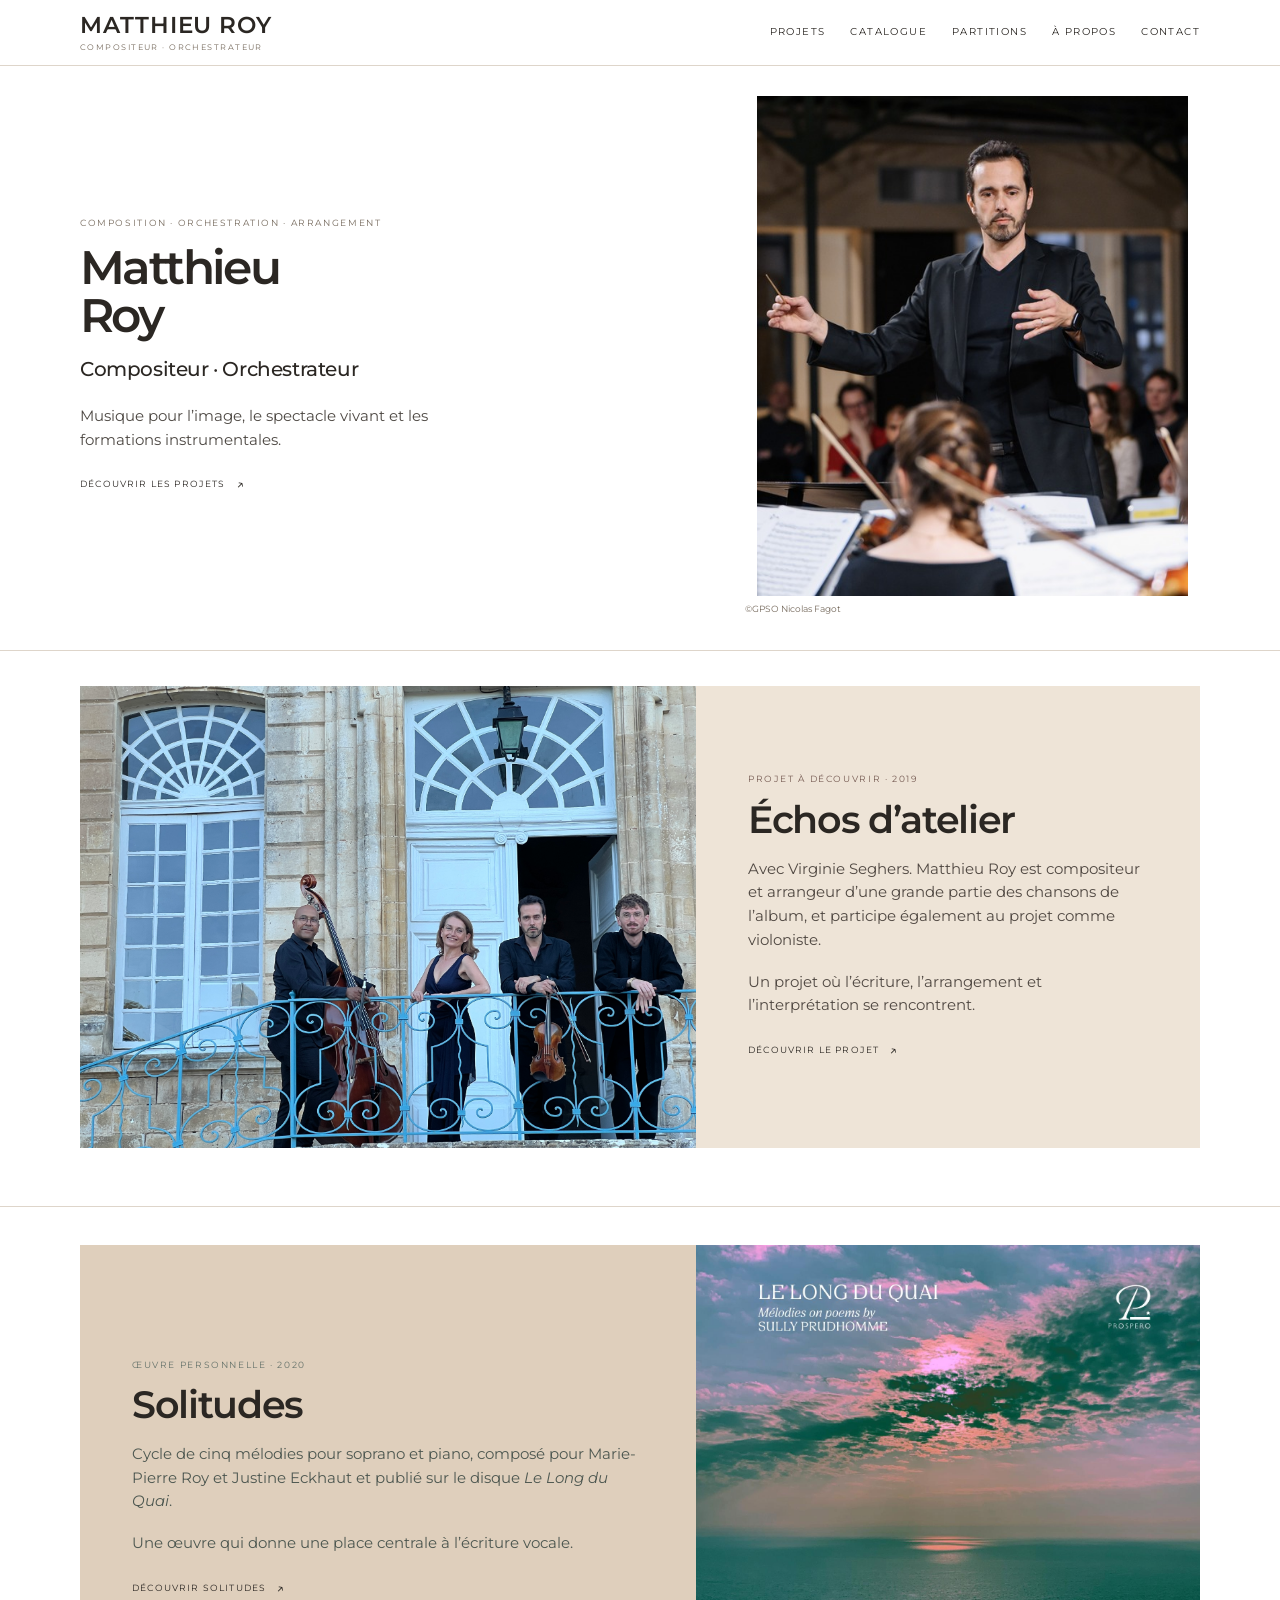
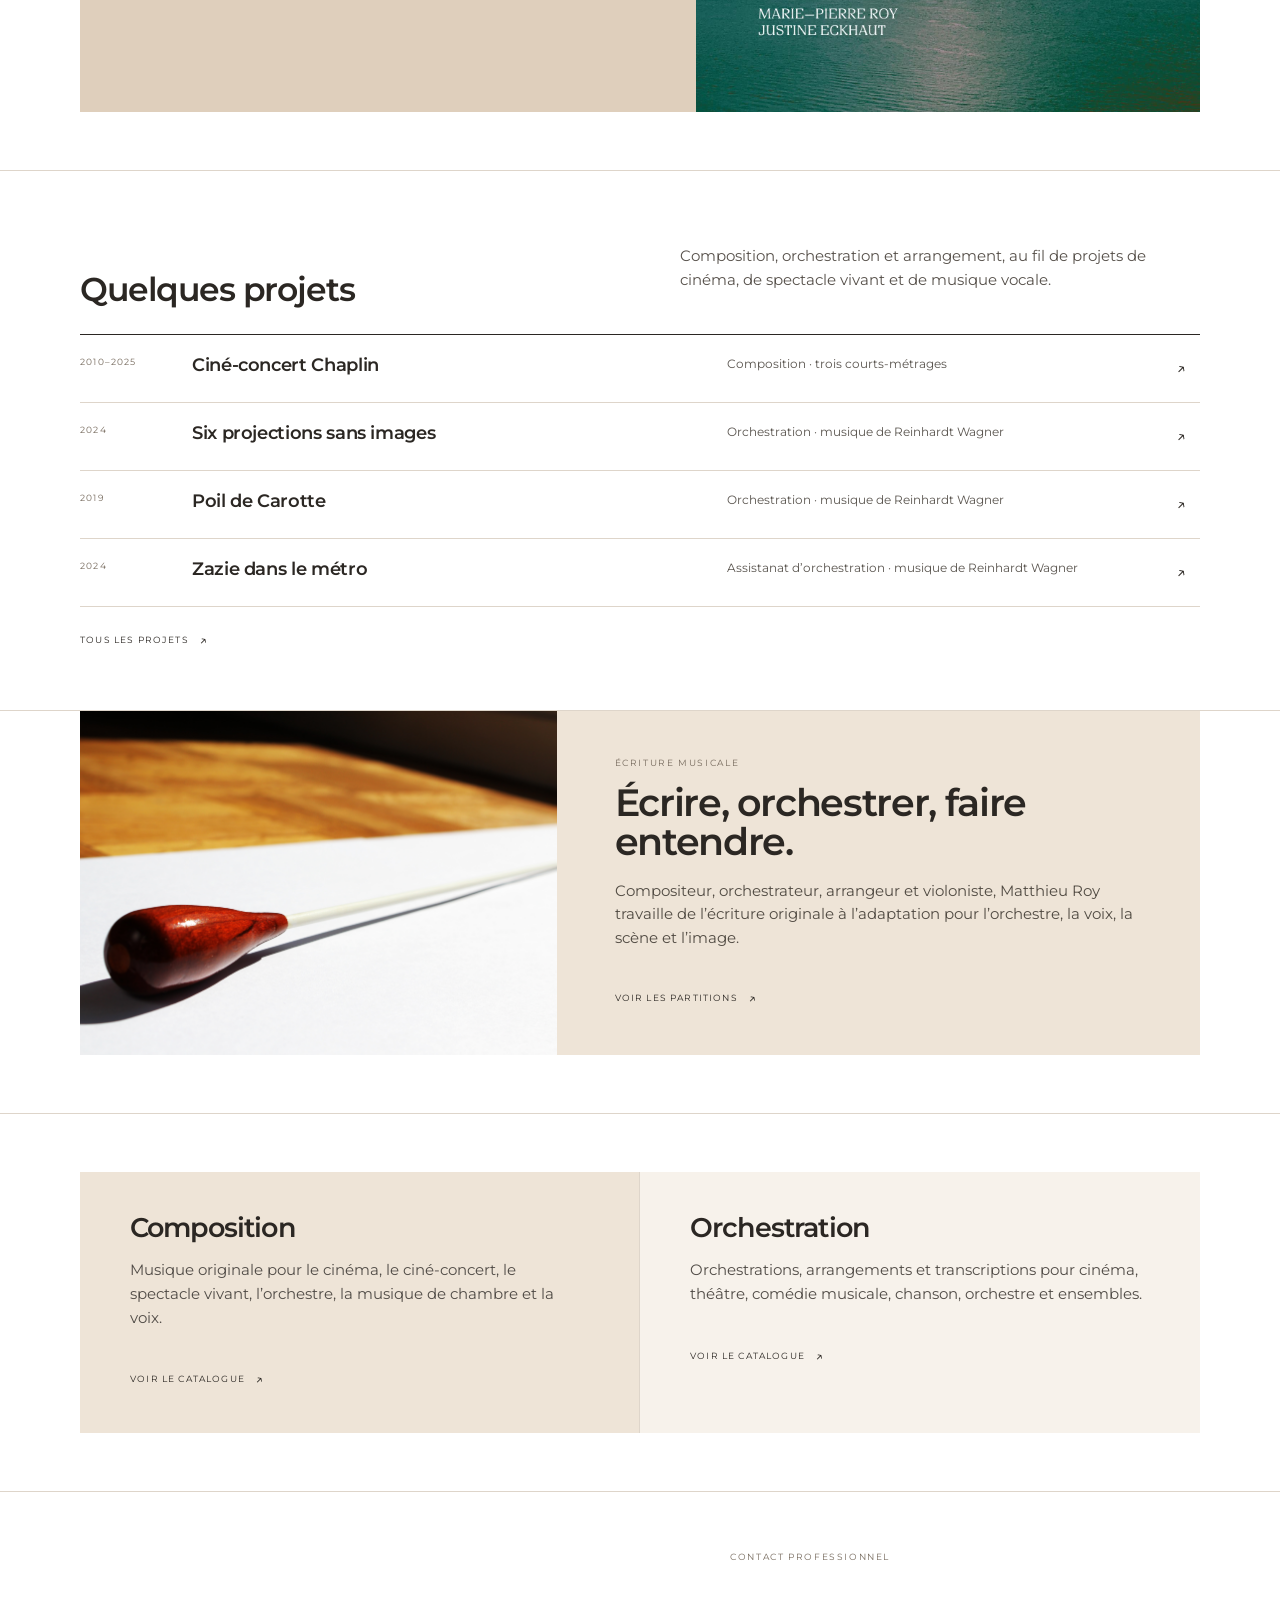
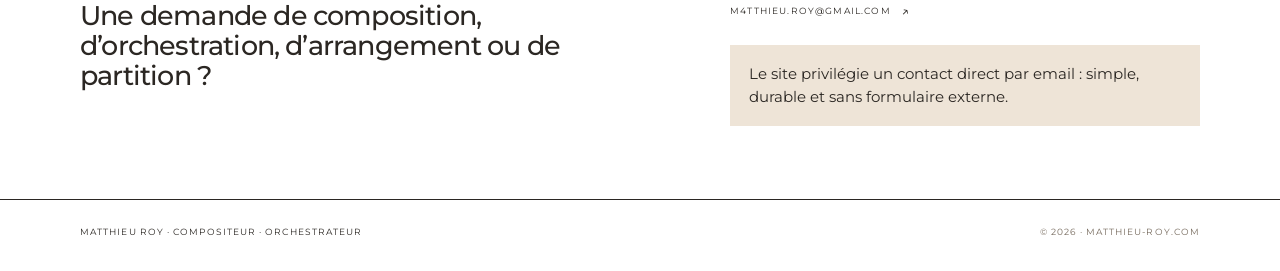
==== index.html @ 73cbf034 "Mise en ligne du site V18" ====
<!doctype html><html lang="fr"><head><meta charset="utf-8"><meta name="viewport" content="width=device-width, initial-scale=1"><title>Accueil — Matthieu Roy</title><meta name="description" content="Matthieu Roy — compositeur, orchestrateur, arrangeur et violoniste."><link rel="icon" href="favicon.png"><link rel="stylesheet" href="style.css"><style>.nav-open .nav{display:flex;position:absolute;left:0;right:0;top:66px;background:var(--paper);padding:20px;flex-direction:column;align-items:flex-start;border-bottom:1px solid var(--line)}@media(min-width:901px){.menu-btn{display:none!important}}</style></head><body><header class="site-header"><div class="header-inner"><a class="brand" href="index.html"><strong>MATTHIEU ROY</strong><span>Compositeur · Orchestrateur</span></a><nav class="nav"><a href="projets.html">Projets</a><a href="catalogue.html">Catalogue</a><a href="partitions.html">Partitions</a><a href="a-propos.html">À propos</a><a href="contact.html">Contact</a></nav><button class="menu-btn" onclick="document.body.classList.toggle('nav-open')">Menu</button></div></header><main><section class="hero container"><div class="hero-copy"><div class="kicker">Composition · Orchestration · Arrangement</div><h1>Matthieu<br>Roy</h1><div class="hero-sub">Compositeur · Orchestrateur</div><p class="hero-note">Musique pour l’image, le spectacle vivant et les formations instrumentales.</p><a class="arrow-link" href="projets.html">Découvrir les projets</a></div><div class="hero-media"><img src="images/direction-accueil-v14.jpg" alt="Matthieu Roy dirigeant un orchestre"><div class="photo-credit">©GPSO Nicolas Fagot</div></div></section>
<section class="section" style="padding-top:35px"><div class="container"><div class="featured"><div class="featured-image"><img src="images/echo-6.jpg" alt="Échos d’atelier — Virginie Seghers et les musiciens"></div><div class="featured-copy"><div class="featured-label">Projet à découvrir · 2019</div><h2>Échos d’atelier</h2><p>Avec Virginie Seghers. Matthieu Roy est compositeur et arrangeur d’une grande partie des chansons de l’album, et participe également au projet comme violoniste.</p><p>Un projet où l’écriture, l’arrangement et l’interprétation se rencontrent.</p><a class="arrow-link" href="echos-datelier.html">Découvrir le projet</a></div></div></div></section>
<section class="section" style="padding-top:38px"><div class="container"><div class="featured secondary"><div class="featured-copy"><div class="featured-label">Œuvre personnelle · 2020</div><h2>Solitudes</h2><p>Cycle de cinq mélodies pour soprano et piano, composé pour Marie-Pierre Roy et Justine Eckhaut et publié sur le disque <em>Le Long du Quai</em>.</p><p>Une œuvre qui donne une place centrale à l’écriture vocale.</p><a class="arrow-link" href="solitudes.html">Découvrir Solitudes</a></div><div class="featured-image"><img src="images/le-long-du-quai.jpg" alt="Le Long du Quai — Marie-Pierre Roy et Justine Eckhaut"></div></div></div></section>
<section class="section"><div class="container"><div class="section-head"><h2 class="section-title">Quelques projets</h2><p class="section-intro">Composition, orchestration et arrangement, au fil de projets de cinéma, de spectacle vivant et de musique vocale.</p></div><div class="project-list"><a class="project-row" href="chaplin.html"><span class="project-year">2010–2025</span><span class="project-title">Ciné-concert Chaplin</span><span class="project-meta">Composition · trois courts-métrages</span><span class="project-arrow">↗</span></a><a class="project-row" href="six-projections.html"><span class="project-year">2024</span><span class="project-title">Six projections sans images</span><span class="project-meta">Orchestration · musique de Reinhardt Wagner</span><span class="project-arrow">↗</span></a><a class="project-row" href="poil-de-carotte.html"><span class="project-year">2019</span><span class="project-title">Poil de Carotte</span><span class="project-meta">Orchestration · musique de Reinhardt Wagner</span><span class="project-arrow">↗</span></a><a class="project-row" href="zazie.html"><span class="project-year">2024</span><span class="project-title">Zazie dans le métro</span><span class="project-meta">Assistanat d’orchestration · musique de Reinhardt Wagner</span><span class="project-arrow">↗</span></a></div><a class="arrow-link" href="projets.html">Tous les projets</a></div></section>
<section class="section" style="padding-top:0"><div class="container"><div class="home-writing"><div class="home-writing-image"><img src="images/baguette-partition.jpg" alt="Baguette de chef sur une partition"></div><div class="home-writing-copy"><div class="kicker">Écriture musicale</div><h2>Écrire, orchestrer, faire entendre.</h2><p>Compositeur, orchestrateur, arrangeur et violoniste, Matthieu Roy travaille de l’écriture originale à l’adaptation pour l’orchestre, la voix, la scène et l’image.</p><a class="arrow-link" href="partitions.html">Voir les partitions</a></div></div></div></section>
<section class="section"><div class="container split"><div class="split-card"><h3>Composition</h3><p>Musique originale pour le cinéma, le ciné-concert, le spectacle vivant, l’orchestre, la musique de chambre et la voix.</p><a class="arrow-link" href="catalogue.html#composition">Voir le catalogue</a></div><div class="split-card"><h3>Orchestration</h3><p>Orchestrations, arrangements et transcriptions pour cinéma, théâtre, comédie musicale, chanson, orchestre et ensembles.</p><a class="arrow-link" href="catalogue.html#orchestration">Voir le catalogue</a></div></div></section>
<section class="section"><div class="container"><div class="contact-grid" style="padding:0"><div class="contact-big">Une demande de composition, d’orchestration, d’arrangement ou de partition&nbsp;?</div><div><div class="kicker">Contact professionnel</div><a class="arrow-link" href="mailto:m4tthieu.roy@gmail.com">m4tthieu.roy@gmail.com</a><p class="notice">Le site privilégie un contact direct par email : simple, durable et sans formulaire externe.</p></div></div></div></section></main><footer><div class="container footer-inner"><span>MATTHIEU ROY · COMPOSITEUR · ORCHESTRATEUR</span><span>© 2026 · matthieu-roy.com</span></div></footer></body></html>
---- style.css ----
@import url('https://fonts.googleapis.com/css2?family=Libre+Baskerville:wght@400;700&family=Montserrat:wght@400;500;600;700&display=swap');
:root{
  --paper:#ffffff; --paper2:#fbf8f3; --ink:#2b2723; --muted:#766a5d; --line:#ded5ca;
  --accent:#9a7655; --accent-dark:#6f523b; --sepia:#eee4d7; --sepia-dark:#dfcfbc;
  --serif:'Libre Baskerville',Georgia,'Times New Roman',serif;
  --sans:'Montserrat',Arial,sans-serif;
  --max:1180px;
}
*{box-sizing:border-box}html{scroll-behavior:smooth}body{margin:0;background:var(--paper);color:var(--ink);font-family:var(--sans);font-size:15px;line-height:1.58}a{color:inherit;text-decoration:none}img{display:block;max-width:100%}
.site-header{position:sticky;top:0;z-index:20;background:rgba(255,255,255,.96);backdrop-filter:blur(12px);border-bottom:1px solid var(--line)}
.header-inner{max-width:var(--max);margin:auto;padding:14px 30px;display:flex;justify-content:space-between;align-items:center;gap:30px}.brand{display:flex;flex-direction:column;line-height:1}.brand strong{font-family:var(--sans);font-size:23px;font-weight:600;letter-spacing:.04em;text-transform:uppercase}.brand span{font-size:8px;text-transform:uppercase;letter-spacing:.18em;color:var(--muted);margin-top:6px}.nav{display:flex;gap:25px;align-items:center;font-size:10px;text-transform:uppercase;letter-spacing:.14em}.nav a{padding:4px 0;border-bottom:1px solid transparent}.nav a:hover,.nav a.active{border-color:var(--accent)}.menu-btn{display:none;background:none;border:0;font:inherit;text-transform:uppercase;letter-spacing:.12em}
.container{max-width:var(--max);margin:auto;padding:0 30px}.kicker{font-size:9px;letter-spacing:.18em;text-transform:uppercase;color:var(--muted);margin-bottom:13px}h1,h2,h3{font-family:var(--sans);font-weight:600;line-height:1.02;margin:0;letter-spacing:-.035em}
.hero{max-width:var(--max);min-height:0;display:grid;grid-template-columns:.82fr 1.18fr;gap:52px;align-items:center;padding-top:30px;padding-bottom:34px}.hero-copy{padding:15px 0}.hero h1{font-size:clamp(40px,3.7vw,51px);font-weight:600;letter-spacing:-.055em}.hero-sub{font-family:var(--sans);font-size:20px;font-weight:500;letter-spacing:-.02em;margin-top:15px}.hero-note{max-width:430px;margin:18px 0 0;color:#4e4944}.hero-media{width:min(100%,455px);justify-self:end;overflow:hidden}.hero-media img{width:100%;height:auto;object-fit:contain}.photo-credit{font-size:9px;color:var(--muted);margin-top:6px}.arrow-link{display:inline-flex;align-items:center;gap:10px;text-transform:uppercase;letter-spacing:.13em;font-size:9px;margin-top:22px;border-bottom:1px solid transparent}.arrow-link:after{content:'↗';font-size:14px;transition:transform .2s}.arrow-link:hover{border-color:var(--accent)}.arrow-link:hover:after{transform:translate(3px,-3px)}
.section{padding:58px 0;border-top:1px solid var(--line)}.section-head{display:flex;justify-content:space-between;align-items:end;gap:35px;margin-bottom:28px}.section-title{font-size:clamp(27px,2.6vw,36px)}.section-intro{max-width:520px;color:#57514b}
.featured{display:grid;grid-template-columns:1.1fr .9fr;min-height:390px;background:var(--sepia);color:var(--ink)}.featured-image{overflow:hidden}.featured-image img{width:100%;height:100%;object-fit:cover}.featured-copy{padding:48px 52px;display:flex;flex-direction:column;justify-content:center}.featured-label{font-size:9px;text-transform:uppercase;letter-spacing:.18em;color:#765b53;margin-bottom:13px}.featured-copy h2{font-size:clamp(29px,3vw,40px)}.featured-copy p{max-width:520px;color:#514943;margin:18px 0 0}.featured-copy .arrow-link{color:var(--ink)}.featured.secondary{background:var(--sepia-dark)}.featured.secondary .featured-label{color:#66736b}.featured.secondary p{color:#4e5851}
.project-list{border-top:1px solid var(--ink)}.project-row{display:grid;grid-template-columns:90px 1.2fr 1fr 24px;gap:22px;padding:20px 0;border-bottom:1px solid var(--line);align-items:start;transition:padding .2s,background .2s}.project-row:hover{padding-left:8px;background:linear-gradient(90deg,var(--sepia),transparent)}.project-year{font-size:9px;letter-spacing:.13em;color:var(--muted)}.project-title{font-family:var(--sans);font-size:18px;font-weight:600;line-height:1.15;letter-spacing:-.02em}.project-meta{color:#5a554f;font-size:12px}.project-arrow{font-size:17px}
.home-writing{display:grid;grid-template-columns:1fr 1.35fr;min-height:310px;background:var(--sepia)}.home-writing-image{min-height:330px;overflow:hidden}.home-writing-image img{width:100%;height:100%;object-fit:cover}.home-writing-copy{padding:45px 58px}.home-writing-copy h2{font-size:clamp(29px,3vw,40px)}.home-writing-copy p{max-width:590px;color:#514b43;margin-top:17px}
.split{display:grid;grid-template-columns:1fr 1fr}.split-card{padding:42px 50px;background:white;border-right:1px solid var(--line)}.split-card:first-child{padding-left:50px;background:var(--sepia)}.split-card:last-child{padding-left:50px}.split-card:last-child{border-right:0;background:#f7f2eb}.split-card h3{font-size:27px}.split-card p{max-width:540px;color:#514c47;margin:17px 0}
/* Light, image-led page headers: no more dark title bands. */
.page-hero{padding:48px 0 46px;background:var(--paper);border-bottom:1px solid var(--line)}.page-hero-inner{display:grid;grid-template-columns:.9fr 1.1fr;gap:48px;align-items:center}.page-hero h1{font-size:clamp(38px,4.2vw,54px);font-weight:600}.page-hero p{max-width:690px;font-family:var(--serif);font-size:17px;line-height:1.18;margin:18px 0 0;color:#514b45}.page-hero-image{width:100%;overflow:hidden}.page-hero-image img{width:100%;height:auto;display:block;object-fit:contain}.page-hero-image .photo-credit{margin-left:3px}
.detail{padding:62px 0 85px}.detail-top{display:grid;grid-template-columns:.78fr 1.22fr;gap:58px;align-items:start}.detail h1{font-size:clamp(34px,3.8vw,48px)}.detail-lead{font-family:var(--sans);font-size:18px;line-height:1.2;margin-top:20px}.detail-media{margin:0;max-height:620px;overflow:hidden}.detail-media img{width:100%;max-height:620px;object-fit:contain;background:#eee9e2}.detail-body{display:grid;grid-template-columns:1fr 1fr;gap:60px;border-top:1px solid var(--line);padding-top:32px;margin-top:40px}.detail-body h2{font-size:26px;margin-bottom:13px}.meta-table{border-top:1px solid var(--line)}.meta-table div{display:flex;justify-content:space-between;gap:20px;padding:10px 0;border-bottom:1px solid var(--line);font-size:12px}.meta-table span:first-child{color:var(--muted)}.video-link{display:inline-block;border-bottom:1px solid var(--accent);padding-bottom:3px;margin-top:13px}.source-link{border-bottom:1px solid var(--line)}
.detail-gallery{display:grid;grid-template-columns:repeat(3,1fr);gap:7px;margin:40px 0}.detail-gallery img{width:100%;height:300px;object-fit:contain;background:#eee9e2;padding:3px}.purchase-box{margin-top:25px;padding:20px 22px;background:var(--sepia)}.purchase-link{font-size:10px;text-transform:uppercase;letter-spacing:.13em;border-bottom:1px solid var(--ink)}
.catalog-intro{display:grid;grid-template-columns:1.2fr .8fr;gap:28px;margin-bottom:42px}.intro-note{padding:24px 27px;background:var(--sepia)}.catalog-section{padding:38px 0;border-bottom:1px solid var(--line)}.catalog-section h2{font-size:30px;margin-bottom:20px}.catalog-table{width:100%;border-collapse:collapse}.catalog-table tr{border-top:1px solid var(--line)}.catalog-table td{padding:11px 0;vertical-align:top}.catalog-table td:first-child{font-family:var(--sans);font-size:17px;font-weight:600;letter-spacing:-.02em;width:42%}.catalog-table td:nth-child(2){color:#55504a;width:40%}.catalog-table td:last-child{text-align:right;color:var(--muted);font-size:11px}.catalog-visual{display:grid;grid-template-columns:1.15fr .85fr;gap:0;margin-bottom:42px;background:var(--sepia)}.catalog-visual-image{min-height:300px}.catalog-visual-image img{width:100%;height:100%;object-fit:cover}.catalog-visual-copy{padding:38px 42px}.catalog-visual-copy h2{font-size:38px}.catalog-visual-copy p{max-width:600px;color:#4f5557}
.partition-intro{display:grid;grid-template-columns:1.15fr .85fr;gap:28px;margin-bottom:48px}.partition-intro-copy{padding:34px;background:var(--sepia)}.partition-intro-copy h2{font-size:35px}.partition-intro-copy p{max-width:650px}.partition-intro-note{padding:34px;background:#f7f2eb}.partition-section-title{font-family:var(--sans);font-size:25px;font-weight:600;margin:50px 0 18px}.partition-showcase{display:grid;grid-template-columns:repeat(3,1fr);gap:22px}.partition-card{padding:12px;background:white;border-top:2px solid var(--ink)}.partition-cover{aspect-ratio:2/2.83;background:#eee;overflow:hidden;margin-bottom:13px}.partition-cover img{width:100%;height:100%;object-fit:cover}.partition-card h3{font-size:18px}.partition-card p{font-size:11px;color:var(--muted);margin:5px 0 0}.document-actions{display:flex;gap:14px;flex-wrap:wrap;margin-top:12px}.document-link{font-size:9px;text-transform:uppercase;letter-spacing:.12em;border-bottom:1px solid currentColor;padding-bottom:3px}
.about-grid{display:grid;grid-template-columns:.75fr 1.25fr;gap:60px}.about-portrait{max-width:520px}.about-copy h2{font-size:35px}.about-copy p{font-size:16px;max-width:720px}.timeline{margin-top:42px;border-top:1px solid var(--ink)}.timeline-row{display:grid;grid-template-columns:105px 1fr;gap:22px;padding:15px 0;border-bottom:1px solid var(--line)}.timeline-row strong{font-size:10px;letter-spacing:.1em}
.contact-grid{display:grid;grid-template-columns:1fr 1fr;gap:60px;padding:55px 0 85px}.contact-big{font-family:var(--sans);font-size:clamp(21px,2.1vw,30px);font-weight:500;letter-spacing:-.03em;line-height:1.12}.contact-list{border-top:1px solid var(--ink)}.contact-item{padding:15px 0;border-bottom:1px solid var(--line)}.contact-item span{display:block;color:var(--muted);font-size:9px;text-transform:uppercase;letter-spacing:.14em;margin-bottom:3px}.contact-item a{font-family:var(--serif);font-size:21px}.notice{padding:17px 19px;background:var(--sepia);margin-top:22px}
footer{border-top:1px solid var(--ink);padding:25px 0 32px}.footer-inner{display:flex;justify-content:space-between;gap:30px;font-size:9px;text-transform:uppercase;letter-spacing:.12em}.footer-inner span:last-child{color:var(--muted)}
@media(max-width:900px){.header-inner{padding:13px 20px}.nav{display:none}.menu-btn{display:block}.container{padding:0 20px}.hero{grid-template-columns:1fr;min-height:0;gap:22px;padding-top:25px}.hero-copy{order:2;padding:8px 0 32px}.hero-media{order:1;width:min(100%,430px);height:auto;max-height:none}.hero h1{font-size:15vw}.featured,.split,.home-writing,.detail-top,.detail-body,.about-grid,.contact-grid,.partition-intro,.catalog-intro,.catalog-visual,.page-hero-inner{grid-template-columns:1fr}.featured-copy{padding:40px 28px}.home-writing-copy{padding:40px 28px}.home-writing-image{min-height:280px}.project-row{grid-template-columns:60px 1fr 20px;gap:12px}.project-meta{grid-column:2;grid-row:2}.page-hero{padding:45px 0 38px}.page-hero-image{height:auto}.detail{padding:45px 0 65px}.detail-top{gap:28px}.detail-body{gap:35px}.partition-showcase{grid-template-columns:repeat(2,1fr)}.detail-gallery{grid-template-columns:1fr}.detail-gallery img{height:300px}.catalog-visual-copy{padding:34px 28px}}
@media(max-width:520px){.brand strong{font-size:19px}.brand span{font-size:8px}.hero-media{height:auto!important}.section{padding:55px 0}.project-title{font-size:21px}.partition-showcase{grid-template-columns:1fr}.catalog-table td:first-child{font-size:17px}.footer-inner{display:block}.footer-inner span{display:block;margin-bottom:7px}.page-hero-image{height:auto}}

/* V8: restrained width and uncropped photography on large screens */
.page-hero .container,.section .container{max-width:var(--max)}
.catalog-section{max-width:980px}
.catalog-section + .catalog-section{margin-left:0}
.partition-card{min-width:0}
.partition-card .partition-cover{background:#f5f1eb}
.partition-pair{display:grid;grid-template-columns:1fr 1fr;gap:10px;align-items:stretch;margin-bottom:13px}
.partition-pair .partition-cover{margin:0;aspect-ratio:2/2.83}
.partition-pair .partition-cover img{object-fit:contain;background:#f5f1eb}
.partition-card .partition-pair img{width:100%;height:100%;object-fit:contain}
.page-hero-image img{object-fit:contain;background:#fff}
.detail-media img{object-fit:contain}
.project-photo-grid img{object-fit:contain!important;height:auto!important;background:#f5f1eb}
.photo-credit{font-family:var(--sans)}
@media(min-width:901px){.hero-media{max-width:590px}.hero-media img{max-height:500px}.catalog-section{max-width:980px}.catalog-section .catalog-table{table-layout:fixed}.catalog-section .catalog-table td:first-child{width:42%}.catalog-section .catalog-table td:nth-child(2){width:40%}.catalog-section .catalog-table td:last-child{width:18%}}

/* V9 refinements */
@media(max-width:900px){.hero{grid-template-columns:1fr;gap:34px;padding-top:34px;padding-bottom:42px}.hero-media{width:min(100%,430px);justify-self:start}.page-hero-inner{grid-template-columns:1fr;gap:28px}.page-hero-image{max-width:720px}}

/* V10 refinements */
.hero-media img{object-fit:contain}
.hero .photo-credit{margin-top:6px}
.page-hero h1,.detail h1,.section-title,.catalog-section h2,.partition-section-title,.partition-card h3,.split-card h3{font-family:var(--sans)}
.project-title,.catalog-table td:first-child{font-family:var(--sans)}

@media(min-width:901px){.hero{padding-top:30px;padding-bottom:34px}.hero-copy{padding:5px 0}.hero h1{font-size:clamp(40px,3.7vw,51px)}.hero-media{max-width:455px}.partition-showcase{grid-template-columns:repeat(3,1fr);gap:22px}}
@media(max-width:900px){.partition-showcase{grid-template-columns:repeat(2,1fr)}.hero-media{height:auto!important}}
@media(max-width:520px){.partition-showcase{grid-template-columns:1fr}.project-title{font-size:19px}.catalog-table td:first-child{font-size:16px}}
/* V11 — gallery crops and documentary source panel */
.echos-gallery img{height:300px!important;object-fit:cover!important;padding:0!important;background:#111!important;object-position:center center}
.echos-gallery > div:first-child img{object-position:center 62%}
.echos-gallery > div:nth-child(2) img{object-position:center 68%}
.project-source-card{margin:0;align-self:start}
.project-source-card p{margin:8px 0 10px}

.contact-photo-wrap{max-width:520px}.contact-photo{display:block;width:100%;aspect-ratio:531/616;object-fit:cover}.contact-photo-wrap .photo-credit{margin-top:8px}

/* V13 refinements */
.page-hero p{font-family:var(--sans);font-size:14px;line-height:1.45;font-weight:400;letter-spacing:-.01em}
.contact-big{font-family:var(--sans)}
.contact-photo{width:100%;max-width:520px}
.contact-photo img{width:100%;height:320px;object-fit:cover;object-position:center}
.contact-list{align-self:center}
.contact-item{transition:padding .2s,background .2s}
.contact-item:hover{padding-left:8px;background:linear-gradient(90deg,var(--sepia),transparent)}
.contact-item a{font-family:var(--sans);font-size:15px;font-weight:500;letter-spacing:-.015em}
.project-source-card{align-self:start;min-height:100px}
.solitudes-score{max-width:760px;margin:40px auto 0}
.solitudes-score .big{max-width:620px;margin:0 auto}
.solitudes-score img{max-height:820px}
@media(max-width:900px){
  .contact-photo{max-width:none}
  .contact-photo img{height:auto;max-height:380px;object-fit:contain}
  .solitudes-score{max-width:none}
}

/* V14 refinements */
.contact-grid{grid-template-columns:1.12fr .88fr;gap:52px;align-items:center}
.contact-photo{display:flex;flex-direction:column;justify-content:center}
.contact-photo img{width:100%;height:auto;aspect-ratio:3/2;object-fit:cover;object-position:center}
.contact-list{width:100%}
.detail-lead{font-family:var(--sans);font-size:18px;font-weight:400;line-height:1.42;letter-spacing:-.01em}
@media(min-width:901px){.hero-media{max-width:455px}.hero-media img{max-height:500px}.contact-photo img{max-height:360px}}
@media(max-width:900px){.split-card:first-child,.split-card:last-child{padding-left:28px}.contact-grid{grid-template-columns:1fr;gap:35px}.contact-photo img{aspect-ratio:3/2;height:auto;max-height:none;object-fit:cover}.detail-lead{font-size:17px}}

/* V18 — reduce the space between the contact intro rule and the photo/contact details */
.contact-grid{padding-top:20px}
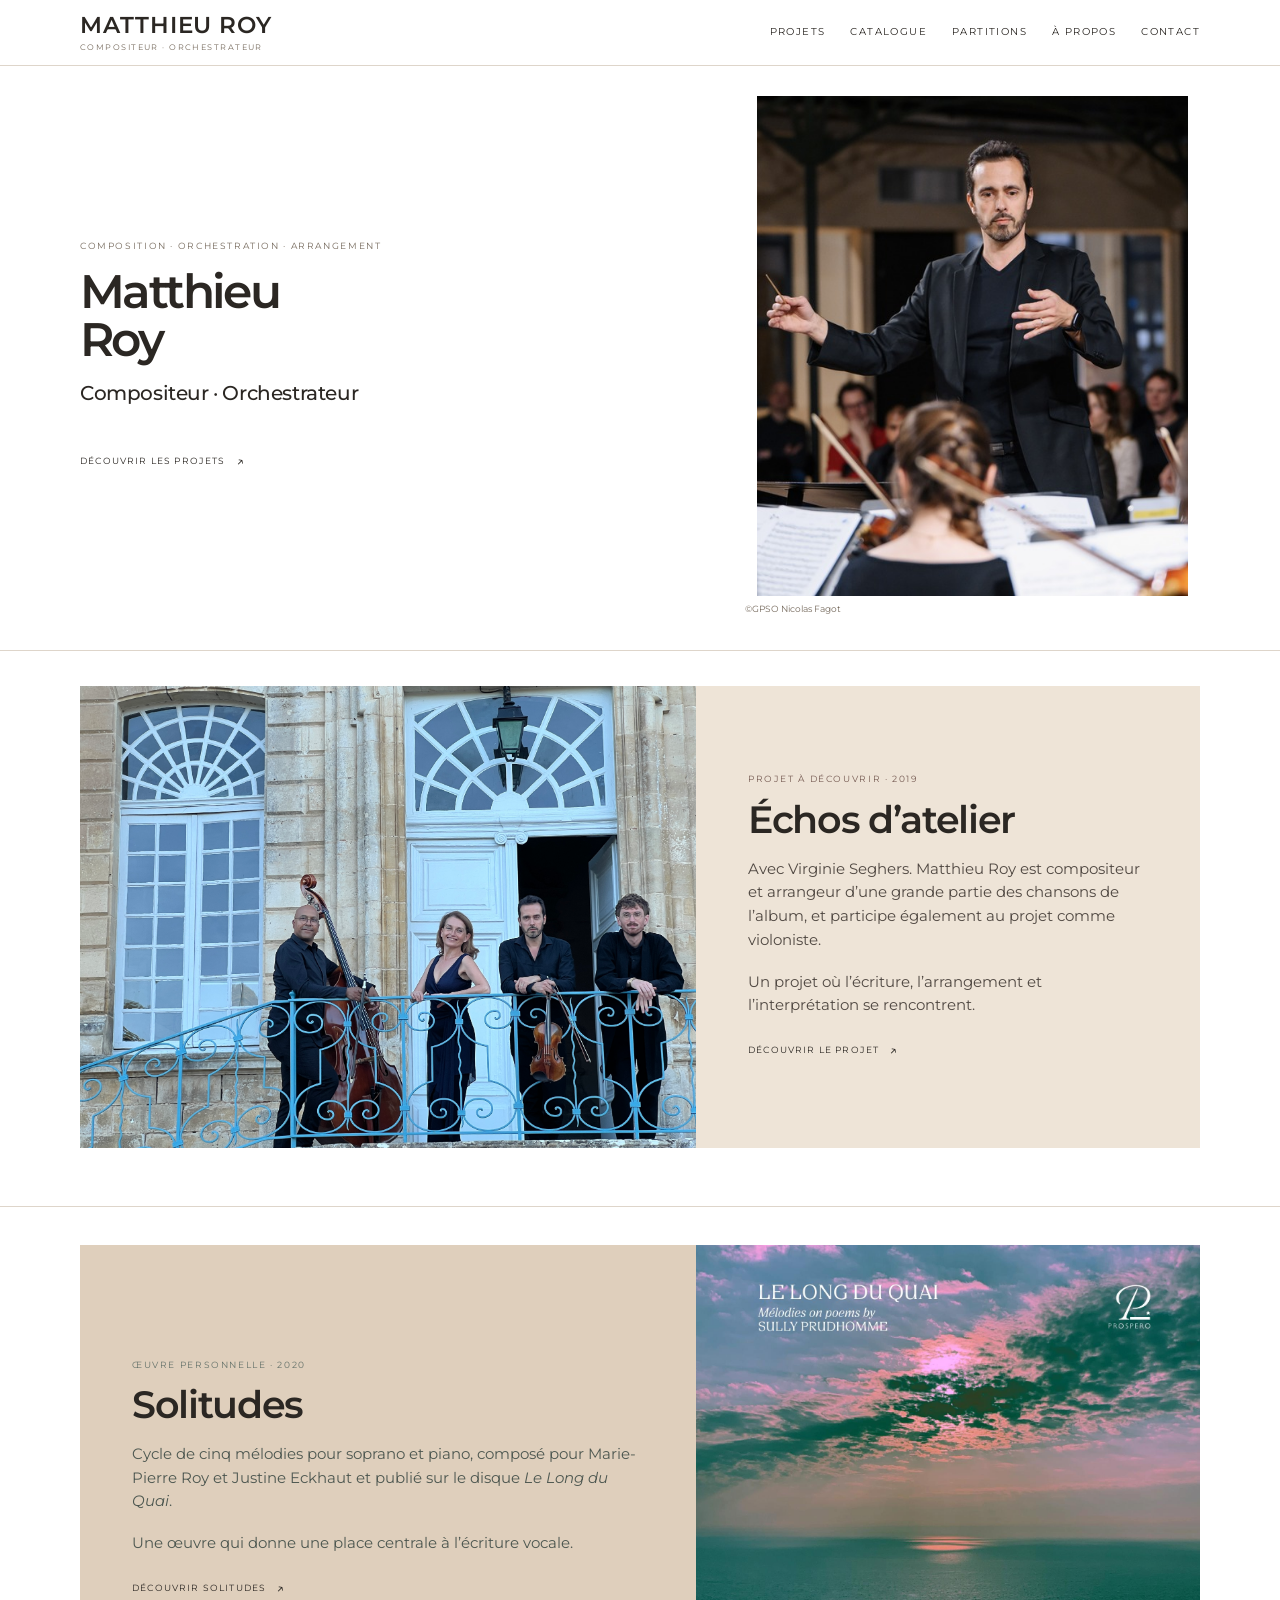
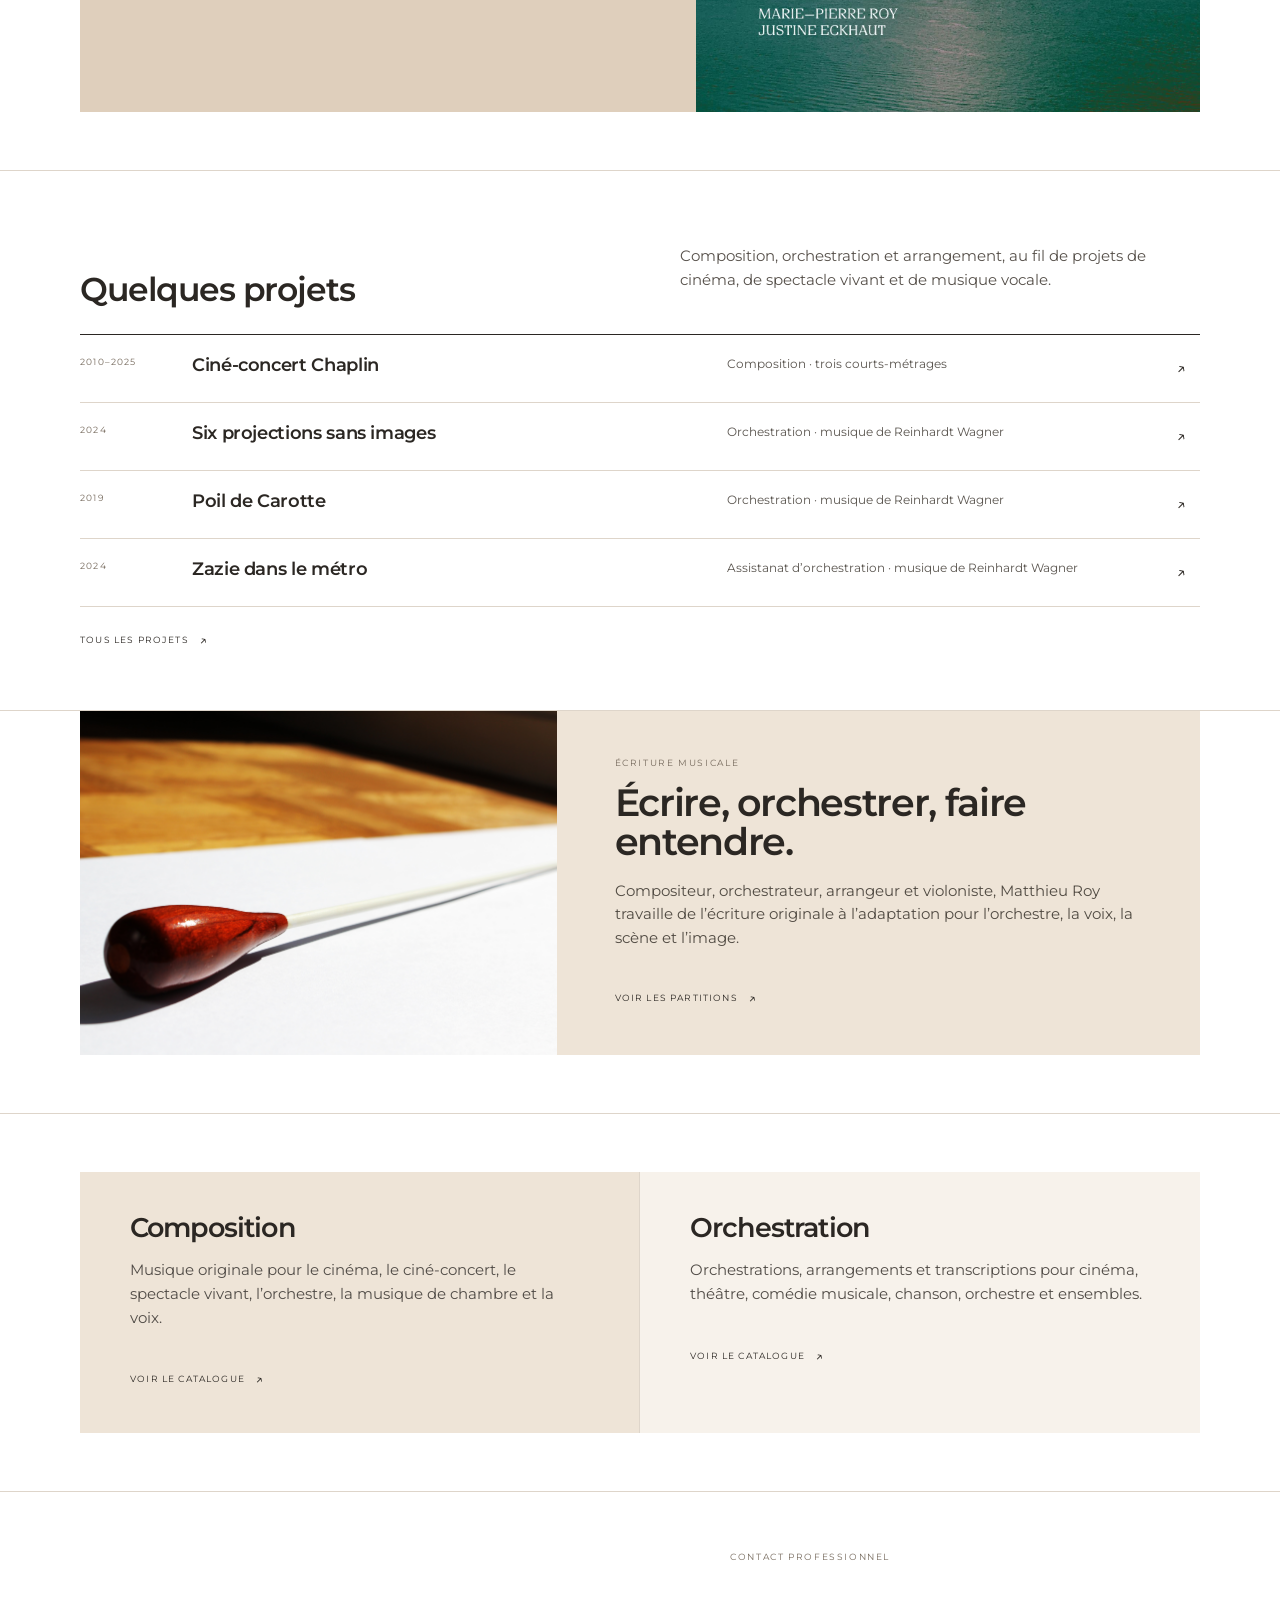
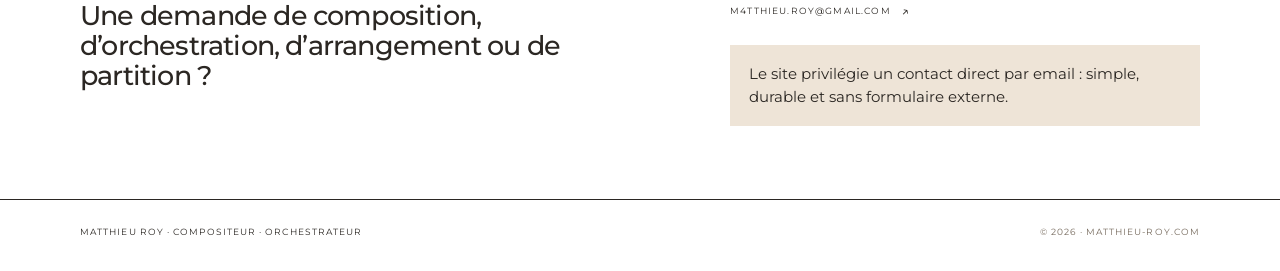
==== commit d8c00a47: "Update index.html" ====
--- a/index.html
+++ b/index.html
@@ -1,4 +1,4 @@
-<!doctype html><html lang="fr"><head><meta charset="utf-8"><meta name="viewport" content="width=device-width, initial-scale=1"><title>Accueil — Matthieu Roy</title><meta name="description" content="Matthieu Roy — compositeur, orchestrateur, arrangeur et violoniste."><link rel="icon" href="favicon.png"><link rel="stylesheet" href="style.css"><style>.nav-open .nav{display:flex;position:absolute;left:0;right:0;top:66px;background:var(--paper);padding:20px;flex-direction:column;align-items:flex-start;border-bottom:1px solid var(--line)}@media(min-width:901px){.menu-btn{display:none!important}}</style></head><body><header class="site-header"><div class="header-inner"><a class="brand" href="index.html"><strong>MATTHIEU ROY</strong><span>Compositeur · Orchestrateur</span></a><nav class="nav"><a href="projets.html">Projets</a><a href="catalogue.html">Catalogue</a><a href="partitions.html">Partitions</a><a href="a-propos.html">À propos</a><a href="contact.html">Contact</a></nav><button class="menu-btn" onclick="document.body.classList.toggle('nav-open')">Menu</button></div></header><main><section class="hero container"><div class="hero-copy"><div class="kicker">Composition · Orchestration · Arrangement</div><h1>Matthieu<br>Roy</h1><div class="hero-sub">Compositeur · Orchestrateur</div><p class="hero-note">Musique pour l’image, le spectacle vivant et les formations instrumentales.</p><a class="arrow-link" href="projets.html">Découvrir les projets</a></div><div class="hero-media"><img src="images/direction-accueil-v14.jpg" alt="Matthieu Roy dirigeant un orchestre"><div class="photo-credit">©GPSO Nicolas Fagot</div></div></section>
+<!doctype html><html lang="fr"><head><meta charset="utf-8"><meta name="viewport" content="width=device-width, initial-scale=1"><title>Accueil — Matthieu Roy</title><meta name="description" content="Matthieu Roy — compositeur, orchestrateur, arrangeur et violoniste."><link rel="icon" href="favicon.png"><link rel="stylesheet" href="style.css"><style>.nav-open .nav{display:flex;position:absolute;left:0;right:0;top:66px;background:var(--paper);padding:20px;flex-direction:column;align-items:flex-start;border-bottom:1px solid var(--line)}@media(min-width:901px){.menu-btn{display:none!important}}</style></head><body><header class="site-header"><div class="header-inner"><a class="brand" href="index.html"><strong>MATTHIEU ROY</strong><span>Compositeur · Orchestrateur</span></a><nav class="nav"><a href="projets.html">Projets</a><a href="catalogue.html">Catalogue</a><a href="partitions.html">Partitions</a><a href="a-propos.html">À propos</a><a href="contact.html">Contact</a></nav><button class="menu-btn" onclick="document.body.classList.toggle('nav-open')">Menu</button></div></header><main><section class="hero container"><div class="hero-copy"><div class="kicker">Composition · Orchestration · Arrangement</div><h1>Matthieu<br>Roy</h1><div class="hero-sub">Compositeur · Orchestrateur</div><p class="hero-note">   </p><a class="arrow-link" href="projets.html">Découvrir les projets</a></div><div class="hero-media"><img src="images/direction-accueil-v14.jpg" alt="Matthieu Roy dirigeant un orchestre"><div class="photo-credit">©GPSO Nicolas Fagot</div></div></section>
 <section class="section" style="padding-top:35px"><div class="container"><div class="featured"><div class="featured-image"><img src="images/echo-6.jpg" alt="Échos d’atelier — Virginie Seghers et les musiciens"></div><div class="featured-copy"><div class="featured-label">Projet à découvrir · 2019</div><h2>Échos d’atelier</h2><p>Avec Virginie Seghers. Matthieu Roy est compositeur et arrangeur d’une grande partie des chansons de l’album, et participe également au projet comme violoniste.</p><p>Un projet où l’écriture, l’arrangement et l’interprétation se rencontrent.</p><a class="arrow-link" href="echos-datelier.html">Découvrir le projet</a></div></div></div></section>
 <section class="section" style="padding-top:38px"><div class="container"><div class="featured secondary"><div class="featured-copy"><div class="featured-label">Œuvre personnelle · 2020</div><h2>Solitudes</h2><p>Cycle de cinq mélodies pour soprano et piano, composé pour Marie-Pierre Roy et Justine Eckhaut et publié sur le disque <em>Le Long du Quai</em>.</p><p>Une œuvre qui donne une place centrale à l’écriture vocale.</p><a class="arrow-link" href="solitudes.html">Découvrir Solitudes</a></div><div class="featured-image"><img src="images/le-long-du-quai.jpg" alt="Le Long du Quai — Marie-Pierre Roy et Justine Eckhaut"></div></div></div></section>
 <section class="section"><div class="container"><div class="section-head"><h2 class="section-title">Quelques projets</h2><p class="section-intro">Composition, orchestration et arrangement, au fil de projets de cinéma, de spectacle vivant et de musique vocale.</p></div><div class="project-list"><a class="project-row" href="chaplin.html"><span class="project-year">2010–2025</span><span class="project-title">Ciné-concert Chaplin</span><span class="project-meta">Composition · trois courts-métrages</span><span class="project-arrow">↗</span></a><a class="project-row" href="six-projections.html"><span class="project-year">2024</span><span class="project-title">Six projections sans images</span><span class="project-meta">Orchestration · musique de Reinhardt Wagner</span><span class="project-arrow">↗</span></a><a class="project-row" href="poil-de-carotte.html"><span class="project-year">2019</span><span class="project-title">Poil de Carotte</span><span class="project-meta">Orchestration · musique de Reinhardt Wagner</span><span class="project-arrow">↗</span></a><a class="project-row" href="zazie.html"><span class="project-year">2024</span><span class="project-title">Zazie dans le métro</span><span class="project-meta">Assistanat d’orchestration · musique de Reinhardt Wagner</span><span class="project-arrow">↗</span></a></div><a class="arrow-link" href="projets.html">Tous les projets</a></div></section>
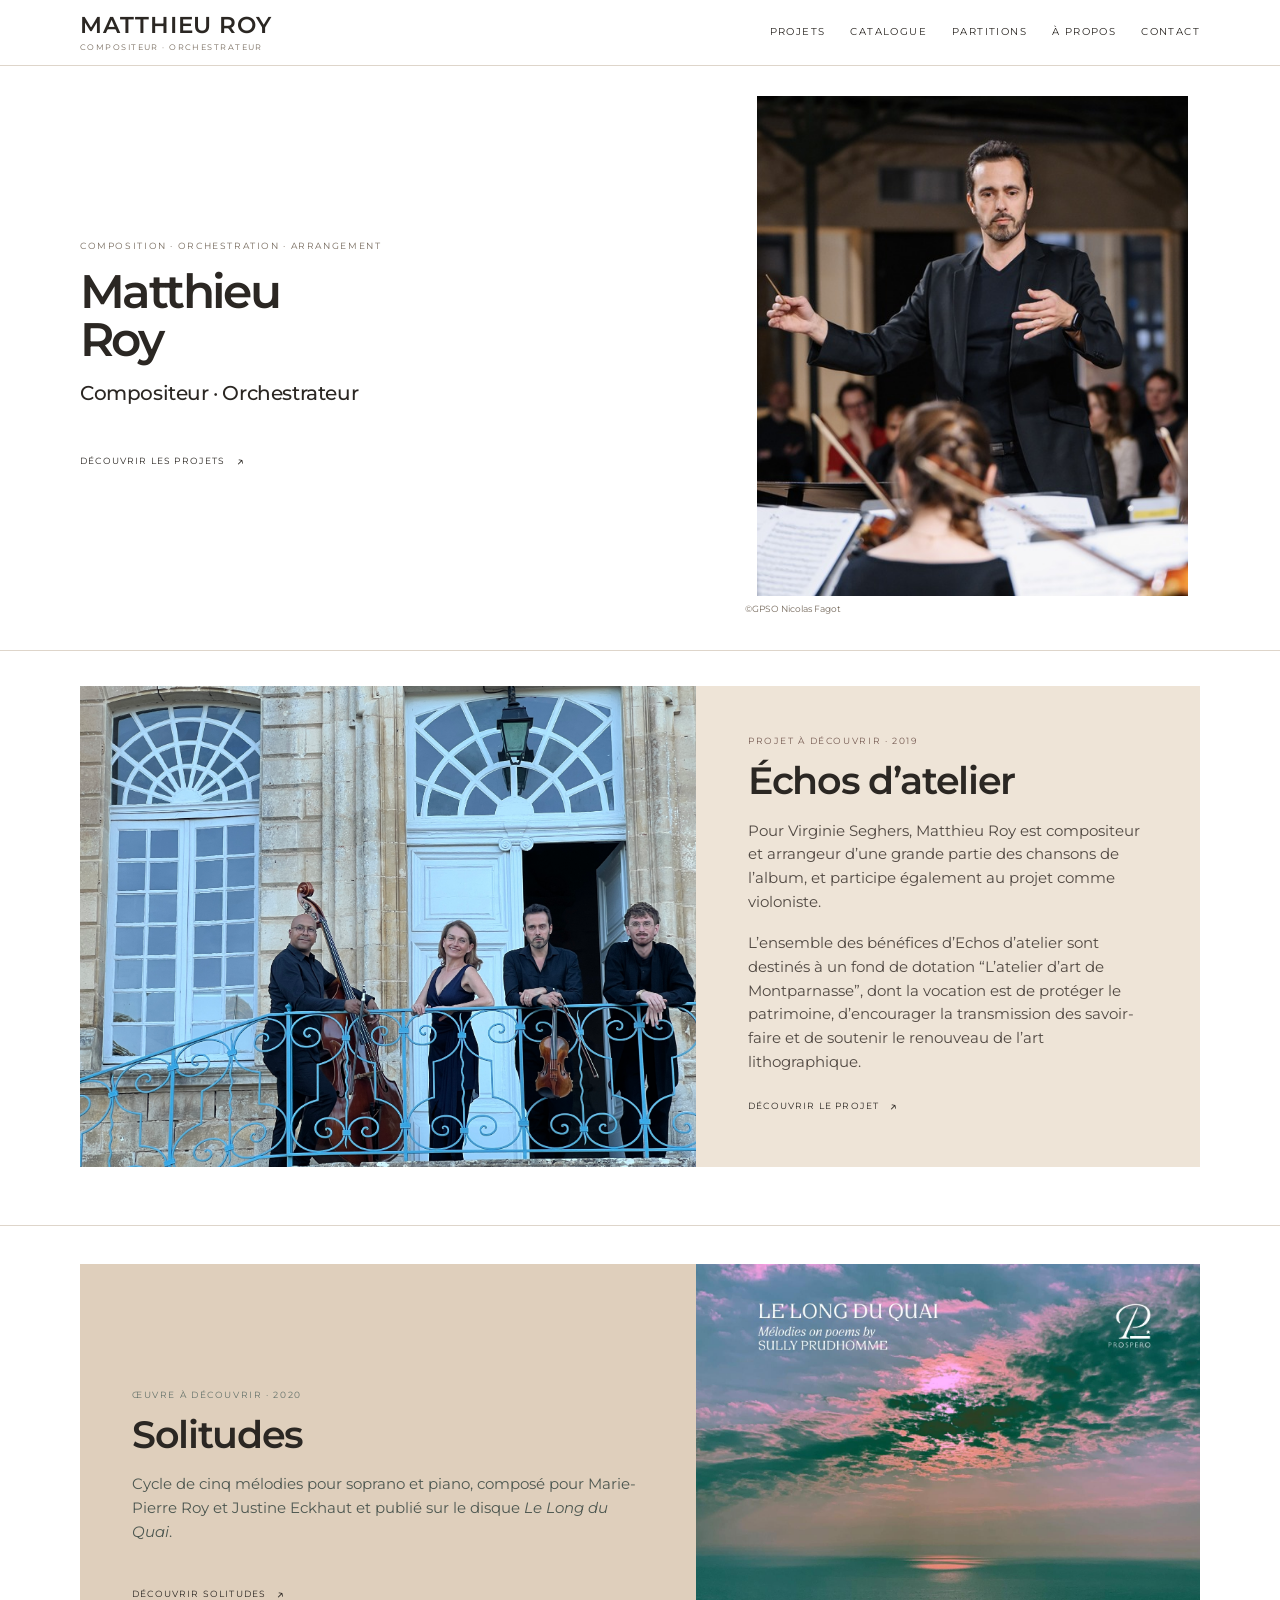
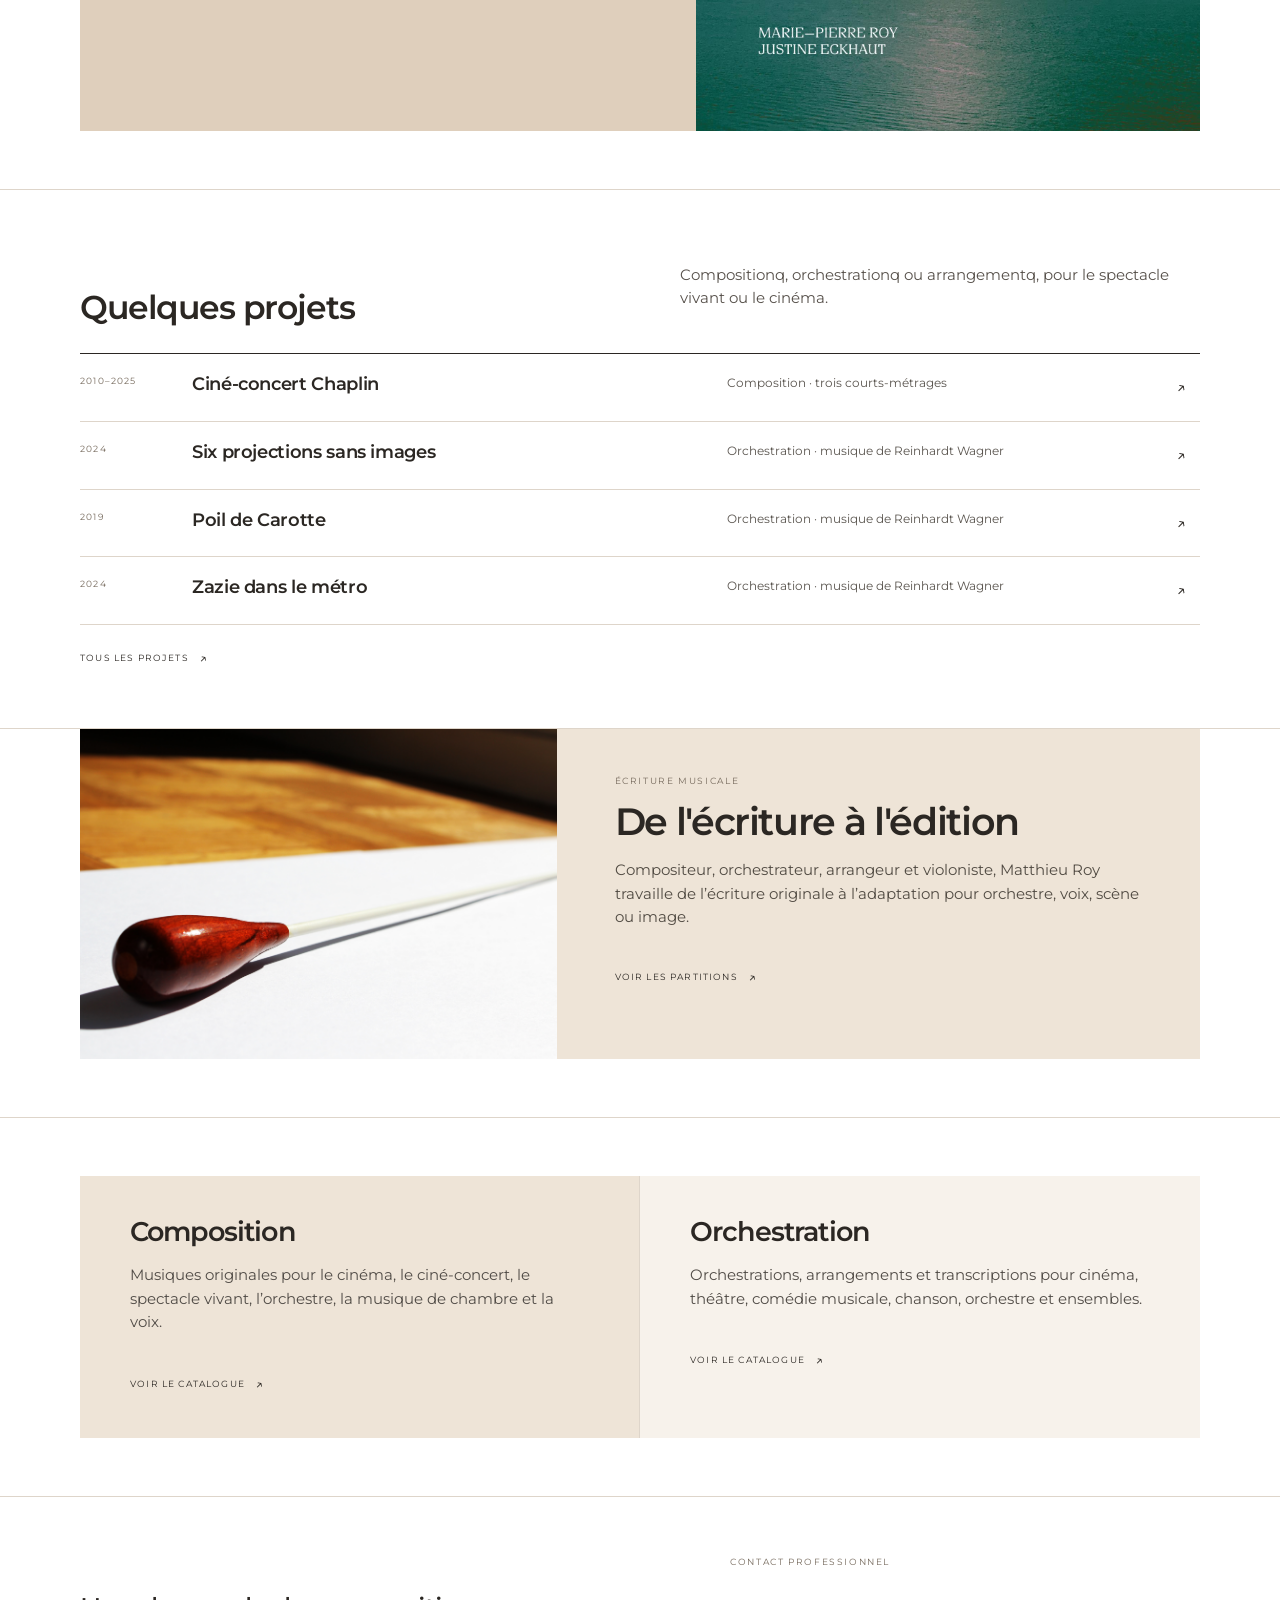
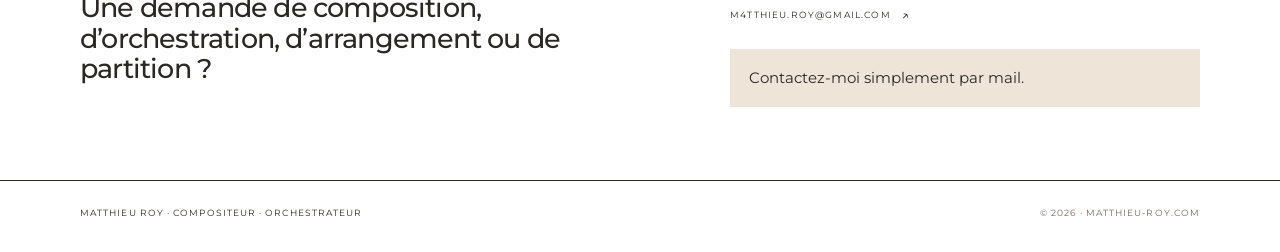
==== commit d49fb3f5: "Update index.html" ====
--- a/index.html
+++ b/index.html
@@ -1,7 +1,7 @@
 <!doctype html><html lang="fr"><head><meta charset="utf-8"><meta name="viewport" content="width=device-width, initial-scale=1"><title>Accueil — Matthieu Roy</title><meta name="description" content="Matthieu Roy — compositeur, orchestrateur, arrangeur et violoniste."><link rel="icon" href="favicon.png"><link rel="stylesheet" href="style.css"><style>.nav-open .nav{display:flex;position:absolute;left:0;right:0;top:66px;background:var(--paper);padding:20px;flex-direction:column;align-items:flex-start;border-bottom:1px solid var(--line)}@media(min-width:901px){.menu-btn{display:none!important}}</style></head><body><header class="site-header"><div class="header-inner"><a class="brand" href="index.html"><strong>MATTHIEU ROY</strong><span>Compositeur · Orchestrateur</span></a><nav class="nav"><a href="projets.html">Projets</a><a href="catalogue.html">Catalogue</a><a href="partitions.html">Partitions</a><a href="a-propos.html">À propos</a><a href="contact.html">Contact</a></nav><button class="menu-btn" onclick="document.body.classList.toggle('nav-open')">Menu</button></div></header><main><section class="hero container"><div class="hero-copy"><div class="kicker">Composition · Orchestration · Arrangement</div><h1>Matthieu<br>Roy</h1><div class="hero-sub">Compositeur · Orchestrateur</div><p class="hero-note">   </p><a class="arrow-link" href="projets.html">Découvrir les projets</a></div><div class="hero-media"><img src="images/direction-accueil-v14.jpg" alt="Matthieu Roy dirigeant un orchestre"><div class="photo-credit">©GPSO Nicolas Fagot</div></div></section>
-<section class="section" style="padding-top:35px"><div class="container"><div class="featured"><div class="featured-image"><img src="images/echo-6.jpg" alt="Échos d’atelier — Virginie Seghers et les musiciens"></div><div class="featured-copy"><div class="featured-label">Projet à découvrir · 2019</div><h2>Échos d’atelier</h2><p>Avec Virginie Seghers. Matthieu Roy est compositeur et arrangeur d’une grande partie des chansons de l’album, et participe également au projet comme violoniste.</p><p>Un projet où l’écriture, l’arrangement et l’interprétation se rencontrent.</p><a class="arrow-link" href="echos-datelier.html">Découvrir le projet</a></div></div></div></section>
-<section class="section" style="padding-top:38px"><div class="container"><div class="featured secondary"><div class="featured-copy"><div class="featured-label">Œuvre personnelle · 2020</div><h2>Solitudes</h2><p>Cycle de cinq mélodies pour soprano et piano, composé pour Marie-Pierre Roy et Justine Eckhaut et publié sur le disque <em>Le Long du Quai</em>.</p><p>Une œuvre qui donne une place centrale à l’écriture vocale.</p><a class="arrow-link" href="solitudes.html">Découvrir Solitudes</a></div><div class="featured-image"><img src="images/le-long-du-quai.jpg" alt="Le Long du Quai — Marie-Pierre Roy et Justine Eckhaut"></div></div></div></section>
-<section class="section"><div class="container"><div class="section-head"><h2 class="section-title">Quelques projets</h2><p class="section-intro">Composition, orchestration et arrangement, au fil de projets de cinéma, de spectacle vivant et de musique vocale.</p></div><div class="project-list"><a class="project-row" href="chaplin.html"><span class="project-year">2010–2025</span><span class="project-title">Ciné-concert Chaplin</span><span class="project-meta">Composition · trois courts-métrages</span><span class="project-arrow">↗</span></a><a class="project-row" href="six-projections.html"><span class="project-year">2024</span><span class="project-title">Six projections sans images</span><span class="project-meta">Orchestration · musique de Reinhardt Wagner</span><span class="project-arrow">↗</span></a><a class="project-row" href="poil-de-carotte.html"><span class="project-year">2019</span><span class="project-title">Poil de Carotte</span><span class="project-meta">Orchestration · musique de Reinhardt Wagner</span><span class="project-arrow">↗</span></a><a class="project-row" href="zazie.html"><span class="project-year">2024</span><span class="project-title">Zazie dans le métro</span><span class="project-meta">Assistanat d’orchestration · musique de Reinhardt Wagner</span><span class="project-arrow">↗</span></a></div><a class="arrow-link" href="projets.html">Tous les projets</a></div></section>
-<section class="section" style="padding-top:0"><div class="container"><div class="home-writing"><div class="home-writing-image"><img src="images/baguette-partition.jpg" alt="Baguette de chef sur une partition"></div><div class="home-writing-copy"><div class="kicker">Écriture musicale</div><h2>Écrire, orchestrer, faire entendre.</h2><p>Compositeur, orchestrateur, arrangeur et violoniste, Matthieu Roy travaille de l’écriture originale à l’adaptation pour l’orchestre, la voix, la scène et l’image.</p><a class="arrow-link" href="partitions.html">Voir les partitions</a></div></div></div></section>
-<section class="section"><div class="container split"><div class="split-card"><h3>Composition</h3><p>Musique originale pour le cinéma, le ciné-concert, le spectacle vivant, l’orchestre, la musique de chambre et la voix.</p><a class="arrow-link" href="catalogue.html#composition">Voir le catalogue</a></div><div class="split-card"><h3>Orchestration</h3><p>Orchestrations, arrangements et transcriptions pour cinéma, théâtre, comédie musicale, chanson, orchestre et ensembles.</p><a class="arrow-link" href="catalogue.html#orchestration">Voir le catalogue</a></div></div></section>
-<section class="section"><div class="container"><div class="contact-grid" style="padding:0"><div class="contact-big">Une demande de composition, d’orchestration, d’arrangement ou de partition&nbsp;?</div><div><div class="kicker">Contact professionnel</div><a class="arrow-link" href="mailto:m4tthieu.roy@gmail.com">m4tthieu.roy@gmail.com</a><p class="notice">Le site privilégie un contact direct par email : simple, durable et sans formulaire externe.</p></div></div></div></section></main><footer><div class="container footer-inner"><span>MATTHIEU ROY · COMPOSITEUR · ORCHESTRATEUR</span><span>© 2026 · matthieu-roy.com</span></div></footer></body></html>+<section class="section" style="padding-top:35px"><div class="container"><div class="featured"><div class="featured-image"><img src="images/echo-6.jpg" alt="Échos d’atelier — Virginie Seghers et les musiciens"></div><div class="featured-copy"><div class="featured-label">Projet à découvrir · 2019</div><h2>Échos d’atelier</h2><p>Pour Virginie Seghers, Matthieu Roy est compositeur et arrangeur d’une grande partie des chansons de l’album, et participe également au projet comme violoniste. </p><p>L’ensemble des bénéfices d’Echos d’atelier sont destinés à un fond de dotation “L’atelier d’art de Montparnasse”, dont la vocation est de protéger le patrimoine, d’encourager la transmission des savoir-faire et de soutenir le renouveau de l’art lithographique.</p><a class="arrow-link" href="echos-datelier.html">Découvrir le projet</a></div></div></div></section>
+<section class="section" style="padding-top:38px"><div class="container"><div class="featured secondary"><div class="featured-copy"><div class="featured-label">Œuvre à découvrir · 2020</div><h2>Solitudes</h2><p>Cycle de cinq mélodies pour soprano et piano, composé pour Marie-Pierre Roy et Justine Eckhaut et publié sur le disque <em>Le Long du Quai</em>.</p><p> </p><a class="arrow-link" href="solitudes.html">Découvrir Solitudes</a></div><div class="featured-image"><img src="images/le-long-du-quai.jpg" alt="Le Long du Quai — Marie-Pierre Roy et Justine Eckhaut"></div></div></div></section>
+<section class="section"><div class="container"><div class="section-head"><h2 class="section-title">Quelques projets</h2><p class="section-intro">Compositionq, orchestrationq ou arrangementq, pour le spectacle vivant ou le cinéma.</p></div><div class="project-list"><a class="project-row" href="chaplin.html"><span class="project-year">2010–2025</span><span class="project-title">Ciné-concert Chaplin</span><span class="project-meta">Composition · trois courts-métrages</span><span class="project-arrow">↗</span></a><a class="project-row" href="six-projections.html"><span class="project-year">2024</span><span class="project-title">Six projections sans images</span><span class="project-meta">Orchestration · musique de Reinhardt Wagner</span><span class="project-arrow">↗</span></a><a class="project-row" href="poil-de-carotte.html"><span class="project-year">2019</span><span class="project-title">Poil de Carotte</span><span class="project-meta">Orchestration · musique de Reinhardt Wagner</span><span class="project-arrow">↗</span></a><a class="project-row" href="zazie.html"><span class="project-year">2024</span><span class="project-title">Zazie dans le métro</span><span class="project-meta">Orchestration · musique de Reinhardt Wagner</span><span class="project-arrow">↗</span></a></div><a class="arrow-link" href="projets.html">Tous les projets</a></div></section>
+<section class="section" style="padding-top:0"><div class="container"><div class="home-writing"><div class="home-writing-image"><img src="images/baguette-partition.jpg" alt="Baguette de chef sur une partition"></div><div class="home-writing-copy"><div class="kicker">Écriture musicale</div><h2>De l'écriture à l'édition</h2><p>Compositeur, orchestrateur, arrangeur et violoniste, Matthieu Roy travaille de l’écriture originale à l’adaptation pour orchestre, voix, scène ou image.</p><a class="arrow-link" href="partitions.html">Voir les partitions</a></div></div></div></section>
+<section class="section"><div class="container split"><div class="split-card"><h3>Composition</h3><p>Musiques originales pour le cinéma, le ciné-concert, le spectacle vivant, l’orchestre, la musique de chambre et la voix.</p><a class="arrow-link" href="catalogue.html#composition">Voir le catalogue</a></div><div class="split-card"><h3>Orchestration</h3><p>Orchestrations, arrangements et transcriptions pour cinéma, théâtre, comédie musicale, chanson, orchestre et ensembles.</p><a class="arrow-link" href="catalogue.html#orchestration">Voir le catalogue</a></div></div></section>
+<section class="section"><div class="container"><div class="contact-grid" style="padding:0"><div class="contact-big">Une demande de composition, d’orchestration, d’arrangement ou de partition&nbsp;?</div><div><div class="kicker">Contact professionnel</div><a class="arrow-link" href="mailto:m4tthieu.roy@gmail.com">m4tthieu.roy@gmail.com</a><p class="notice">Contactez-moi simplement par mail.</p></div></div></div></section></main><footer><div class="container footer-inner"><span>MATTHIEU ROY · COMPOSITEUR · ORCHESTRATEUR</span><span>© 2026 · matthieu-roy.com</span></div></footer></body></html>
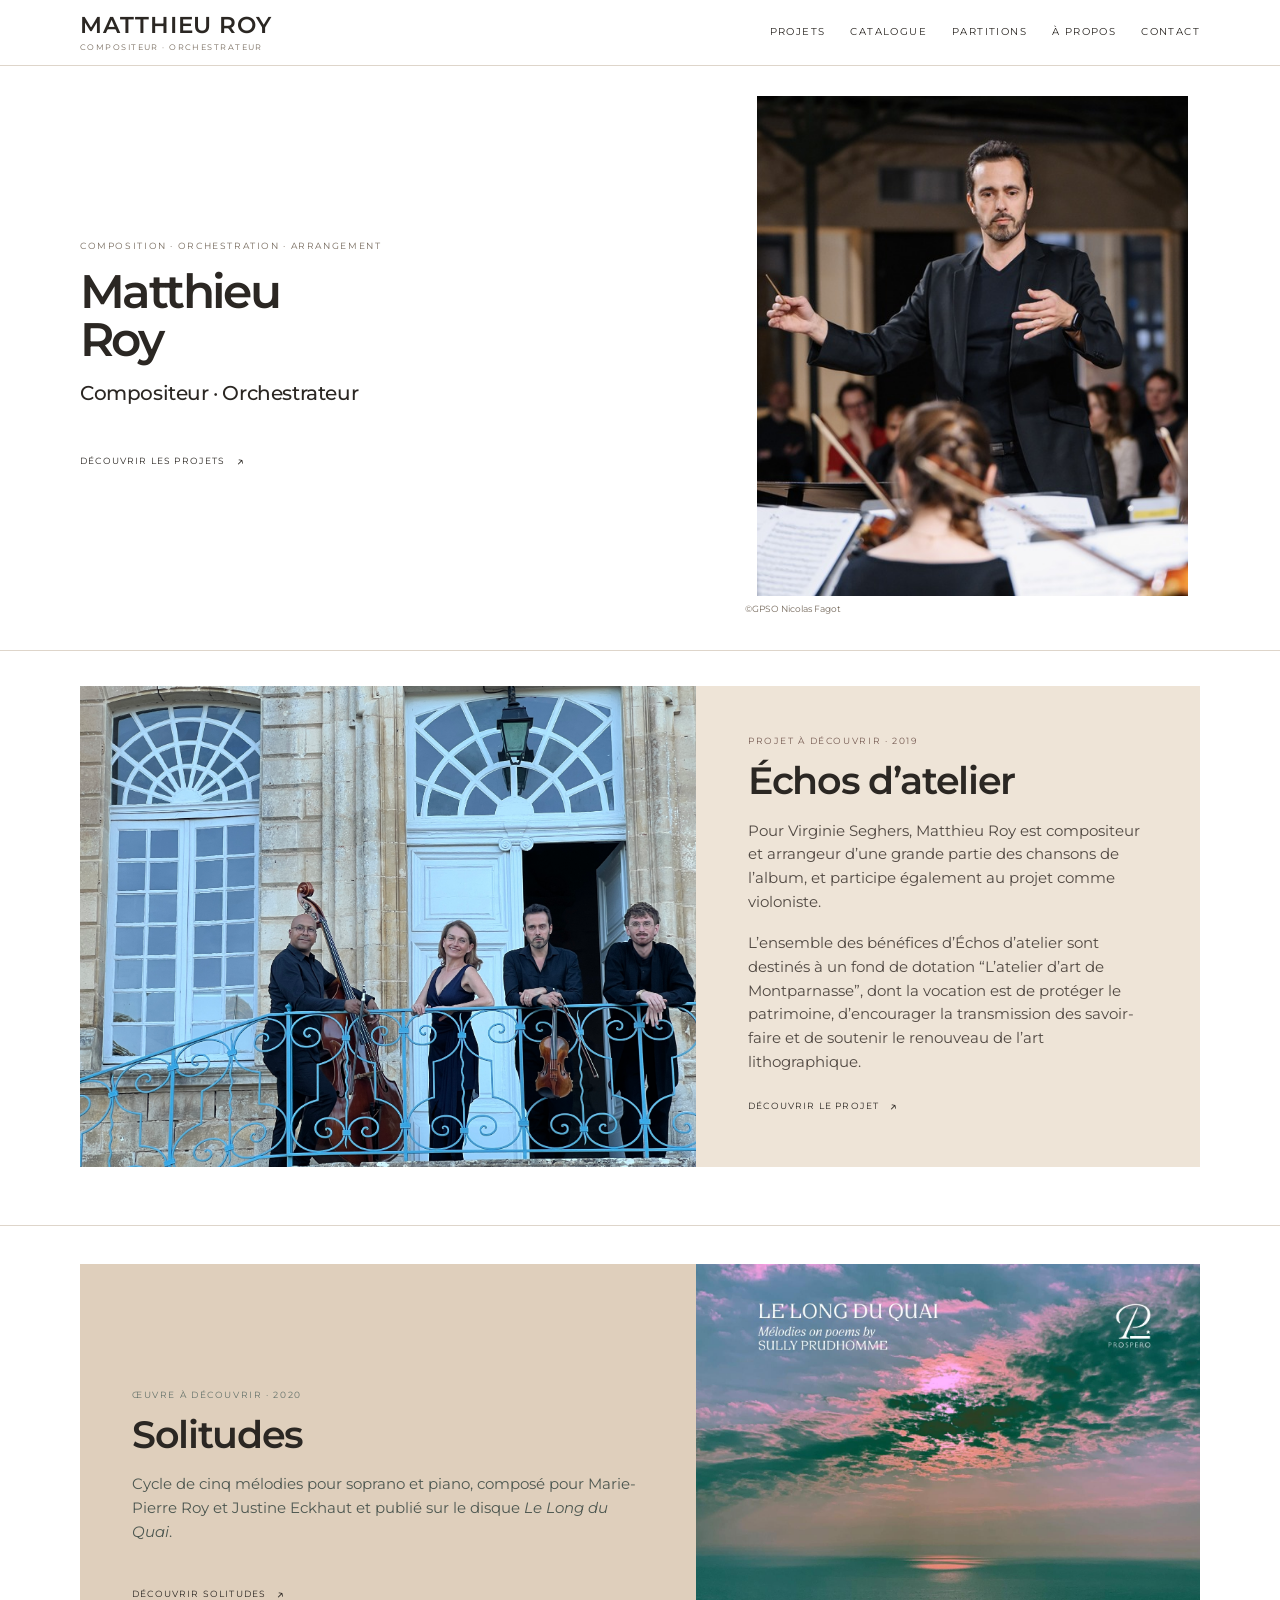
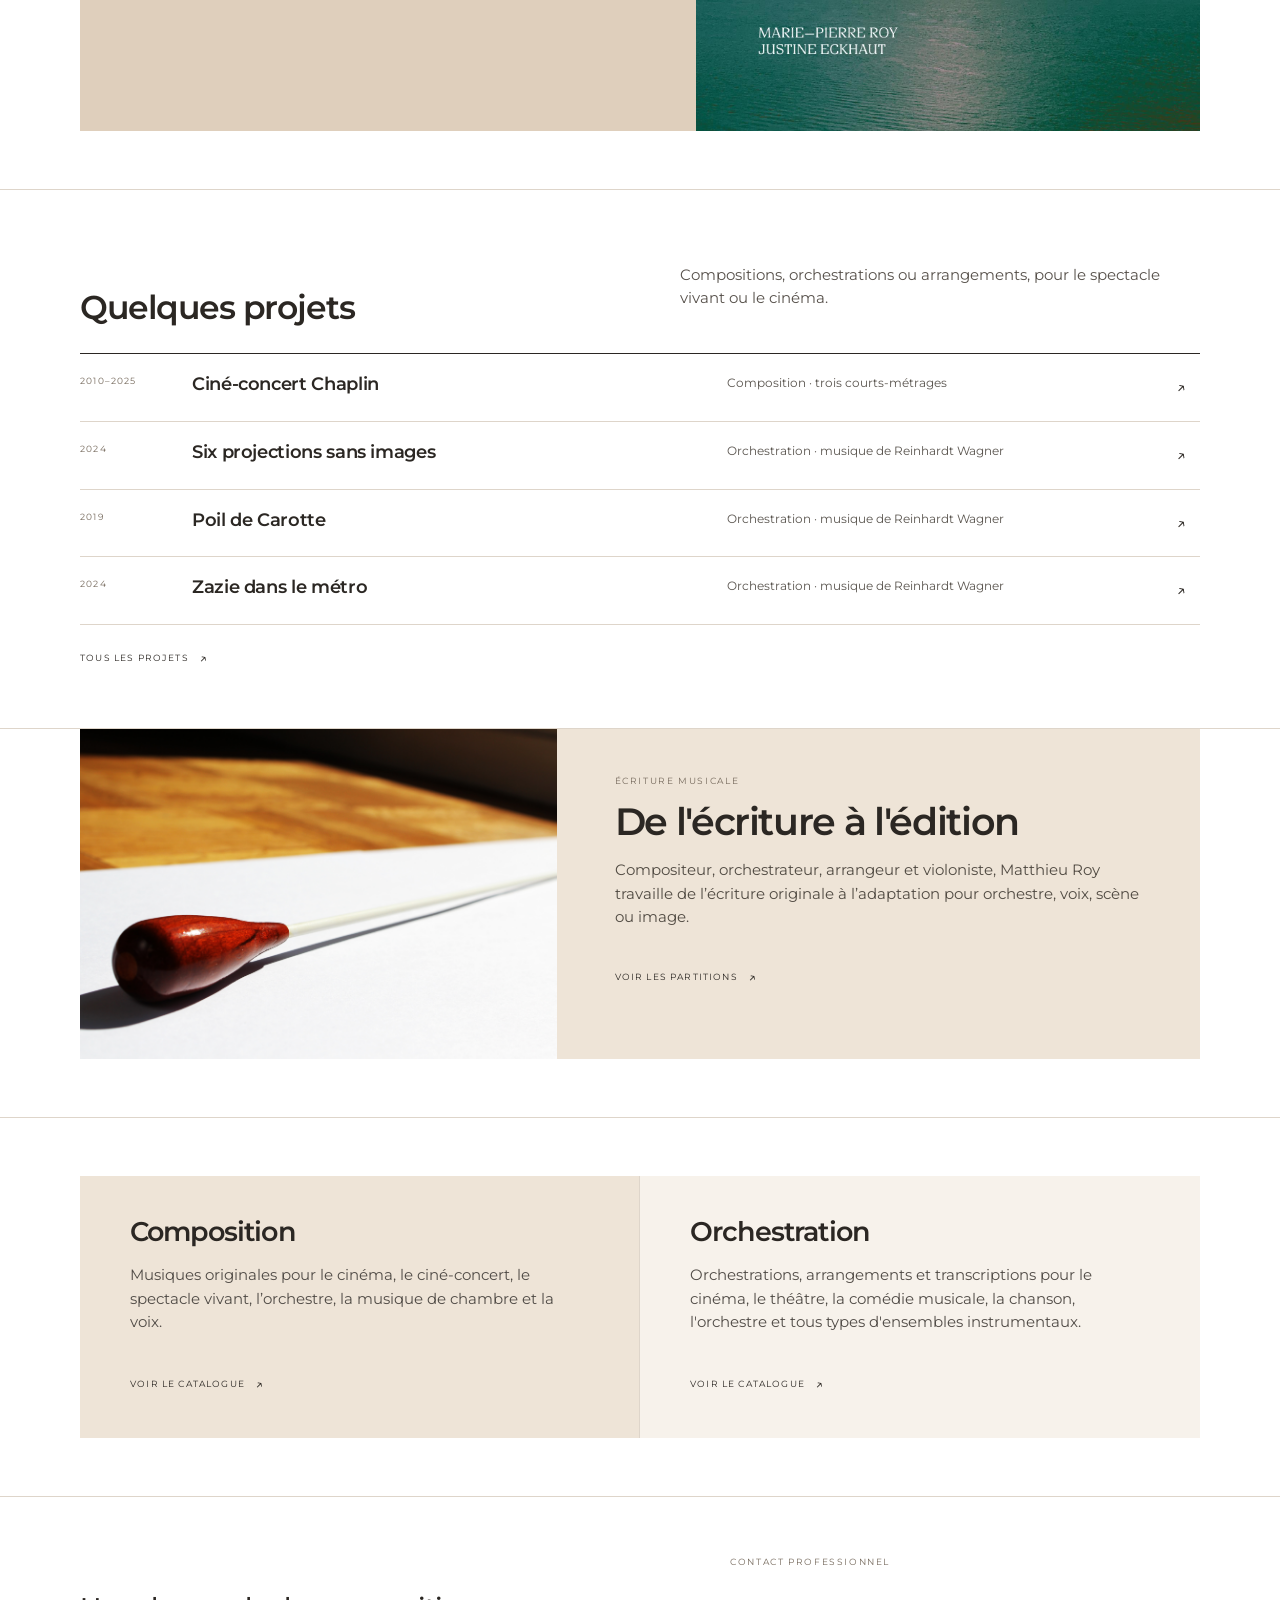
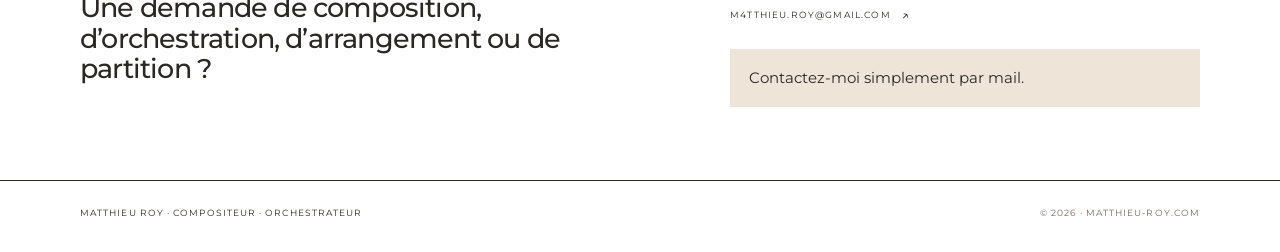
==== commit cbd97ee7: "Update index.html" ====
--- a/index.html
+++ b/index.html
@@ -1,7 +1,7 @@
 <!doctype html><html lang="fr"><head><meta charset="utf-8"><meta name="viewport" content="width=device-width, initial-scale=1"><title>Accueil — Matthieu Roy</title><meta name="description" content="Matthieu Roy — compositeur, orchestrateur, arrangeur et violoniste."><link rel="icon" href="favicon.png"><link rel="stylesheet" href="style.css"><style>.nav-open .nav{display:flex;position:absolute;left:0;right:0;top:66px;background:var(--paper);padding:20px;flex-direction:column;align-items:flex-start;border-bottom:1px solid var(--line)}@media(min-width:901px){.menu-btn{display:none!important}}</style></head><body><header class="site-header"><div class="header-inner"><a class="brand" href="index.html"><strong>MATTHIEU ROY</strong><span>Compositeur · Orchestrateur</span></a><nav class="nav"><a href="projets.html">Projets</a><a href="catalogue.html">Catalogue</a><a href="partitions.html">Partitions</a><a href="a-propos.html">À propos</a><a href="contact.html">Contact</a></nav><button class="menu-btn" onclick="document.body.classList.toggle('nav-open')">Menu</button></div></header><main><section class="hero container"><div class="hero-copy"><div class="kicker">Composition · Orchestration · Arrangement</div><h1>Matthieu<br>Roy</h1><div class="hero-sub">Compositeur · Orchestrateur</div><p class="hero-note">   </p><a class="arrow-link" href="projets.html">Découvrir les projets</a></div><div class="hero-media"><img src="images/direction-accueil-v14.jpg" alt="Matthieu Roy dirigeant un orchestre"><div class="photo-credit">©GPSO Nicolas Fagot</div></div></section>
-<section class="section" style="padding-top:35px"><div class="container"><div class="featured"><div class="featured-image"><img src="images/echo-6.jpg" alt="Échos d’atelier — Virginie Seghers et les musiciens"></div><div class="featured-copy"><div class="featured-label">Projet à découvrir · 2019</div><h2>Échos d’atelier</h2><p>Pour Virginie Seghers, Matthieu Roy est compositeur et arrangeur d’une grande partie des chansons de l’album, et participe également au projet comme violoniste. </p><p>L’ensemble des bénéfices d’Echos d’atelier sont destinés à un fond de dotation “L’atelier d’art de Montparnasse”, dont la vocation est de protéger le patrimoine, d’encourager la transmission des savoir-faire et de soutenir le renouveau de l’art lithographique.</p><a class="arrow-link" href="echos-datelier.html">Découvrir le projet</a></div></div></div></section>
+<section class="section" style="padding-top:35px"><div class="container"><div class="featured"><div class="featured-image"><img src="images/echo-6.jpg" alt="Échos d’atelier — Virginie Seghers et les musiciens"></div><div class="featured-copy"><div class="featured-label">Projet à découvrir · 2019</div><h2>Échos d’atelier</h2><p>Pour Virginie Seghers, Matthieu Roy est compositeur et arrangeur d’une grande partie des chansons de l’album, et participe également au projet comme violoniste. </p><p>L’ensemble des bénéfices d’Échos d’atelier sont destinés à un fond de dotation “L’atelier d’art de Montparnasse”, dont la vocation est de protéger le patrimoine, d’encourager la transmission des savoir-faire et de soutenir le renouveau de l’art lithographique.</p><a class="arrow-link" href="echos-datelier.html">Découvrir le projet</a></div></div></div></section>
 <section class="section" style="padding-top:38px"><div class="container"><div class="featured secondary"><div class="featured-copy"><div class="featured-label">Œuvre à découvrir · 2020</div><h2>Solitudes</h2><p>Cycle de cinq mélodies pour soprano et piano, composé pour Marie-Pierre Roy et Justine Eckhaut et publié sur le disque <em>Le Long du Quai</em>.</p><p> </p><a class="arrow-link" href="solitudes.html">Découvrir Solitudes</a></div><div class="featured-image"><img src="images/le-long-du-quai.jpg" alt="Le Long du Quai — Marie-Pierre Roy et Justine Eckhaut"></div></div></div></section>
-<section class="section"><div class="container"><div class="section-head"><h2 class="section-title">Quelques projets</h2><p class="section-intro">Compositionq, orchestrationq ou arrangementq, pour le spectacle vivant ou le cinéma.</p></div><div class="project-list"><a class="project-row" href="chaplin.html"><span class="project-year">2010–2025</span><span class="project-title">Ciné-concert Chaplin</span><span class="project-meta">Composition · trois courts-métrages</span><span class="project-arrow">↗</span></a><a class="project-row" href="six-projections.html"><span class="project-year">2024</span><span class="project-title">Six projections sans images</span><span class="project-meta">Orchestration · musique de Reinhardt Wagner</span><span class="project-arrow">↗</span></a><a class="project-row" href="poil-de-carotte.html"><span class="project-year">2019</span><span class="project-title">Poil de Carotte</span><span class="project-meta">Orchestration · musique de Reinhardt Wagner</span><span class="project-arrow">↗</span></a><a class="project-row" href="zazie.html"><span class="project-year">2024</span><span class="project-title">Zazie dans le métro</span><span class="project-meta">Orchestration · musique de Reinhardt Wagner</span><span class="project-arrow">↗</span></a></div><a class="arrow-link" href="projets.html">Tous les projets</a></div></section>
+<section class="section"><div class="container"><div class="section-head"><h2 class="section-title">Quelques projets</h2><p class="section-intro">Compositions, orchestrations ou arrangements, pour le spectacle vivant ou le cinéma.</p></div><div class="project-list"><a class="project-row" href="chaplin.html"><span class="project-year">2010–2025</span><span class="project-title">Ciné-concert Chaplin</span><span class="project-meta">Composition · trois courts-métrages</span><span class="project-arrow">↗</span></a><a class="project-row" href="six-projections.html"><span class="project-year">2024</span><span class="project-title">Six projections sans images</span><span class="project-meta">Orchestration · musique de Reinhardt Wagner</span><span class="project-arrow">↗</span></a><a class="project-row" href="poil-de-carotte.html"><span class="project-year">2019</span><span class="project-title">Poil de Carotte</span><span class="project-meta">Orchestration · musique de Reinhardt Wagner</span><span class="project-arrow">↗</span></a><a class="project-row" href="zazie.html"><span class="project-year">2024</span><span class="project-title">Zazie dans le métro</span><span class="project-meta">Orchestration · musique de Reinhardt Wagner</span><span class="project-arrow">↗</span></a></div><a class="arrow-link" href="projets.html">Tous les projets</a></div></section>
 <section class="section" style="padding-top:0"><div class="container"><div class="home-writing"><div class="home-writing-image"><img src="images/baguette-partition.jpg" alt="Baguette de chef sur une partition"></div><div class="home-writing-copy"><div class="kicker">Écriture musicale</div><h2>De l'écriture à l'édition</h2><p>Compositeur, orchestrateur, arrangeur et violoniste, Matthieu Roy travaille de l’écriture originale à l’adaptation pour orchestre, voix, scène ou image.</p><a class="arrow-link" href="partitions.html">Voir les partitions</a></div></div></div></section>
-<section class="section"><div class="container split"><div class="split-card"><h3>Composition</h3><p>Musiques originales pour le cinéma, le ciné-concert, le spectacle vivant, l’orchestre, la musique de chambre et la voix.</p><a class="arrow-link" href="catalogue.html#composition">Voir le catalogue</a></div><div class="split-card"><h3>Orchestration</h3><p>Orchestrations, arrangements et transcriptions pour cinéma, théâtre, comédie musicale, chanson, orchestre et ensembles.</p><a class="arrow-link" href="catalogue.html#orchestration">Voir le catalogue</a></div></div></section>
+<section class="section"><div class="container split"><div class="split-card"><h3>Composition</h3><p>Musiques originales pour le cinéma, le ciné-concert, le spectacle vivant, l’orchestre, la musique de chambre et la voix.</p><a class="arrow-link" href="catalogue.html#composition">Voir le catalogue</a></div><div class="split-card"><h3>Orchestration</h3><p>Orchestrations, arrangements et transcriptions pour le cinéma, le théâtre, la comédie musicale, la chanson, l'orchestre et tous types d'ensembles instrumentaux.</p><a class="arrow-link" href="catalogue.html#orchestration">Voir le catalogue</a></div></div></section>
 <section class="section"><div class="container"><div class="contact-grid" style="padding:0"><div class="contact-big">Une demande de composition, d’orchestration, d’arrangement ou de partition&nbsp;?</div><div><div class="kicker">Contact professionnel</div><a class="arrow-link" href="mailto:m4tthieu.roy@gmail.com">m4tthieu.roy@gmail.com</a><p class="notice">Contactez-moi simplement par mail.</p></div></div></div></section></main><footer><div class="container footer-inner"><span>MATTHIEU ROY · COMPOSITEUR · ORCHESTRATEUR</span><span>© 2026 · matthieu-roy.com</span></div></footer></body></html>
